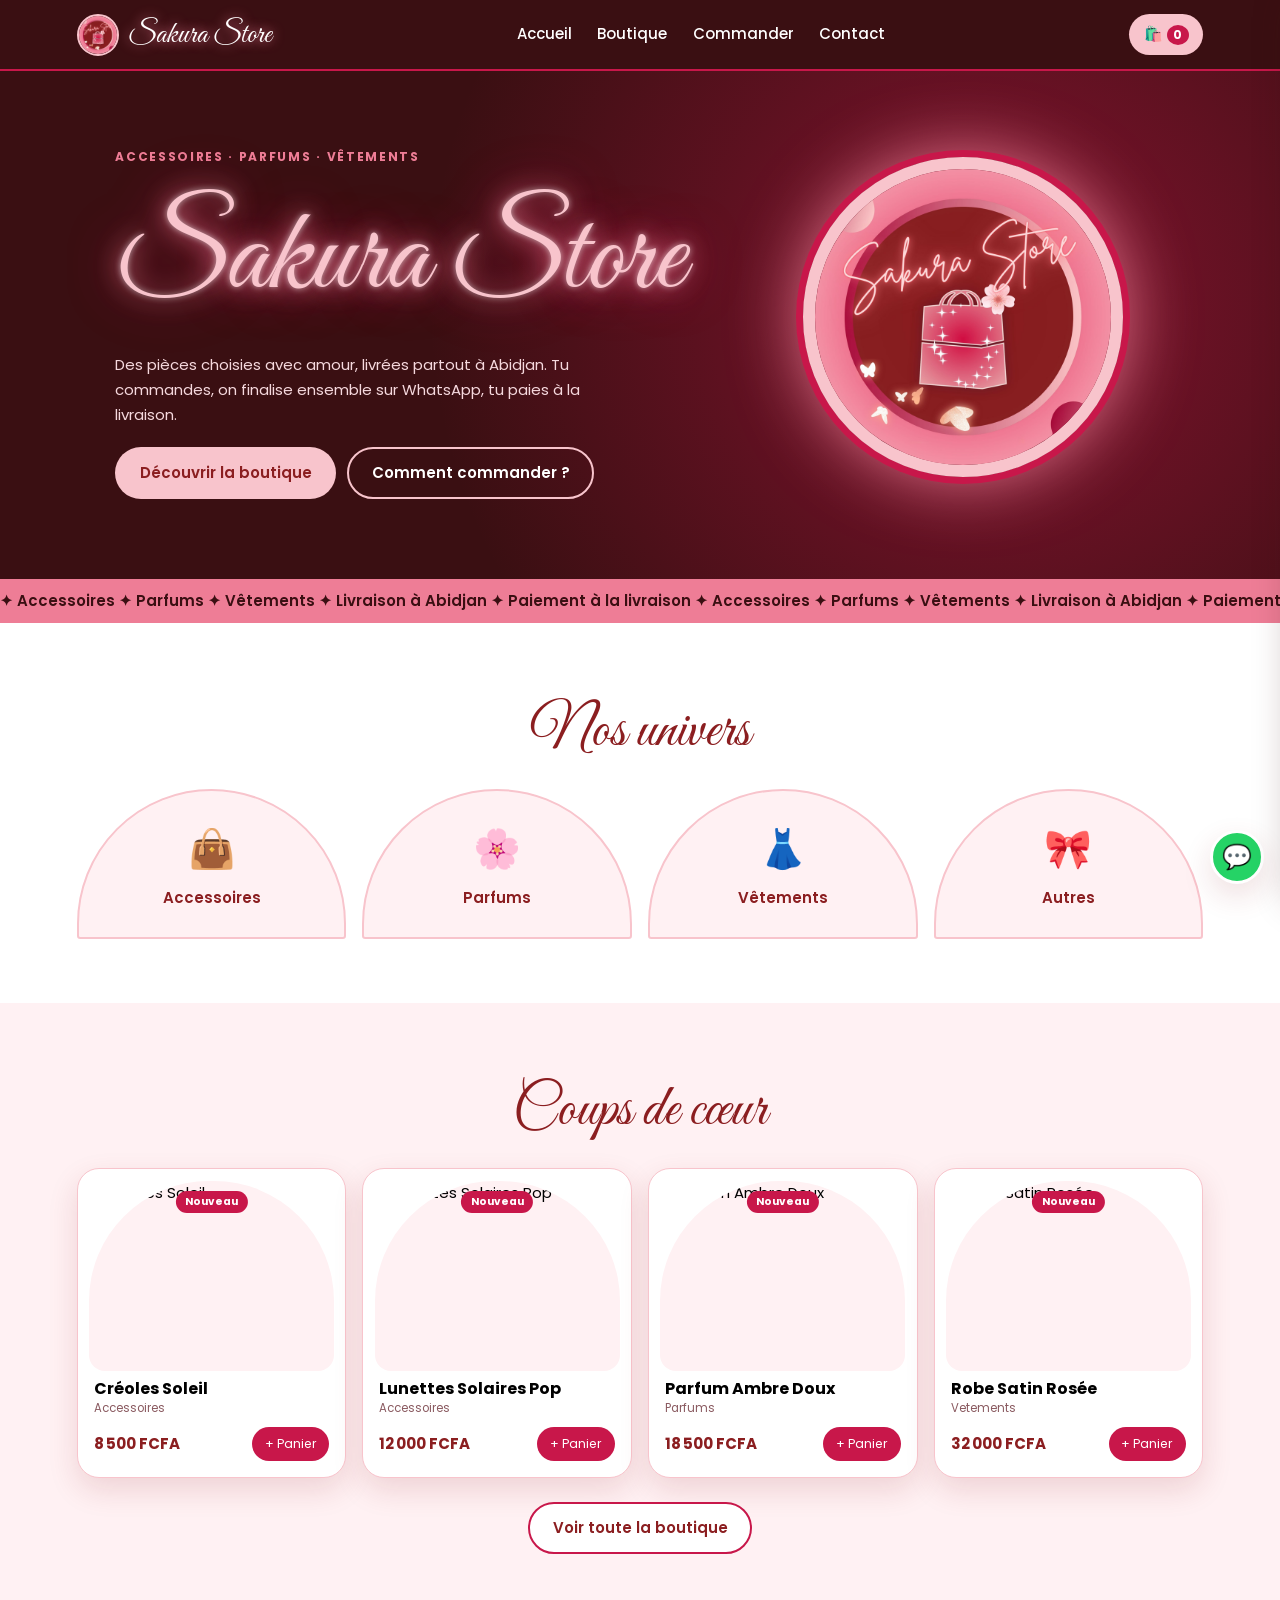
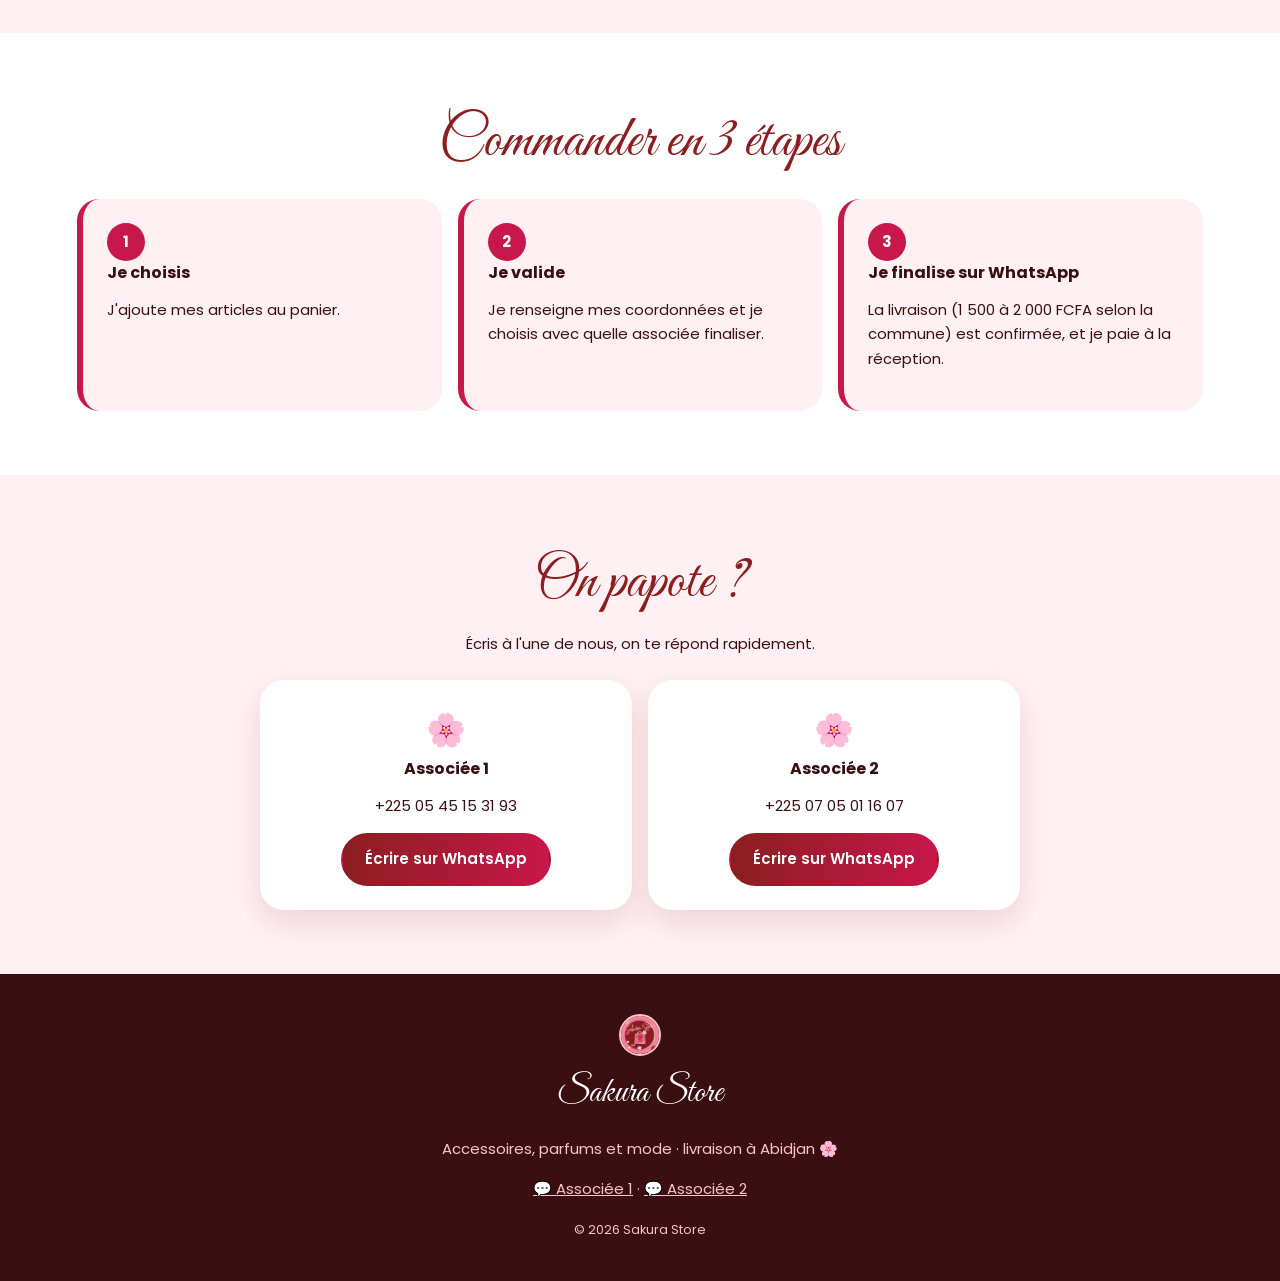
==== index.html @ 9fbbd132 "Initial commit" ====
<!doctype html><html lang="fr"><head><title>Sakura Store | Accessoires, parfums et mode à Abidjan</title>
<meta name="description" content="Sakura Store : accessoires, parfums et vêtements à Abidjan. Commande simple sur WhatsApp, paiement à la livraison.">
<meta charset="utf-8"><meta name="viewport" content="width=device-width, initial-scale=1">
<meta property="og:image" content="images/logo-sakura.png"><link rel="icon" href="images/logo-sakura.png">
<link href="https://fonts.googleapis.com/css2?family=Great+Vibes&family=Poppins:wght@400;500;600;700&display=swap" rel="stylesheet">
<link rel="stylesheet" href="css/style.css"></head><body><main>
<section class="hero" id="accueil">
  <i class="petal" style="--x:8%;--d:9s">🌸</i><i class="petal" style="--x:30%;--d:12s">🌸</i><i class="petal" style="--x:62%;--d:10s">🌸</i><i class="petal" style="--x:90%;--d:13s">🌸</i>
  <div class="hero-copy"><p class="eyebrow">Accessoires · Parfums · Vêtements</p><h1 class="script">Sakura Store</h1>
    <p>Des pièces choisies avec amour, livrées partout à Abidjan. Tu commandes, on finalise ensemble sur WhatsApp, tu paies à la livraison.</p>
    <div class="cta"><a class="button button-light" href="boutique.html">Découvrir la boutique</a><a class="button button-ghost" href="#commander">Comment commander ?</a></div></div>
  <div class="disc"><img src="images/logo-sakura.png" alt="Sakura Store"></div>
</section>
<div class="ribbon"><div>✦ Accessoires ✦ Parfums ✦ Vêtements ✦ Livraison à Abidjan ✦ Paiement à la livraison ✦ Accessoires ✦ Parfums ✦ Vêtements ✦ Livraison à Abidjan ✦ Paiement à la livraison</div></div>

<section class="section"><h2 class="script center">Nos univers</h2>
  <div class="tiles"><a href="boutique.html?cat=accessoires"><span>👜</span>Accessoires</a><a href="boutique.html?cat=parfums"><span>🌸</span>Parfums</a><a href="boutique.html?cat=vetements"><span>👗</span>Vêtements</a><a href="boutique.html?cat=autres"><span>🎀</span>Autres</a></div></section>

<section class="section soft"><h2 class="script center">Coups de cœur</h2><div class="grid" id="featured"></div>
  <p class="center"><a class="button button-outline" href="boutique.html">Voir toute la boutique</a></p></section>

<section class="section" id="commander"><h2 class="script center">Commander en 3 étapes</h2>
  <div class="steps"><article><b>1</b><h3>Je choisis</h3><p>J'ajoute mes articles au panier.</p></article>
  <article><b>2</b><h3>Je valide</h3><p>Je renseigne mes coordonnées et je choisis avec quelle associée finaliser.</p></article>
  <article><b>3</b><h3>Je finalise sur WhatsApp</h3><p>La livraison (1 500 à 2 000 FCFA selon la commune) est confirmée, et je paie à la réception.</p></article></div></section>

<section class="section soft" id="contact"><h2 class="script center">On papote ?</h2><p class="center">Écris à l'une de nous, on te répond rapidement.</p><div class="people" id="people"></div></section>
</main>
<form name="commande" method="POST" data-netlify="true" data-netlify-honeypot="bot-field" hidden><input name="form-name" value="commande"><input name="bot-field"><input name="nom"><input name="telephone"><input name="email"><input name="commune"><input name="adresse"><input name="note"><input name="associee"><input name="numero_commande"><input name="recapitulatif_commande"><input name="total"><input name="mode_paiement"><input name="note_livraison"></form>
<script type="module" src="js/main.js"></script></body></html>
---- css/style.css ----
/* ===== 1. Base & couleurs du logo ===== */
:root{--bordeaux:#8B1E20;--nuit:#3A0F12;--framboise:#C8174A;--rose:#EE7D96;--rose-clair:#F8C4CC;--creme:#FFF1F3;--peche:#E8A98F;--ombre:0 12px 30px rgba(139,30,32,.14)}
*{box-sizing:border-box}html{scroll-behavior:smooth}[hidden]{display:none!important}
body{margin:0;font:15px/1.65 Poppins,Arial,sans-serif;color:var(--nuit);background:#fff}
h1,h2,h3{margin:.2em 0;line-height:1.15}h3{font-size:1rem}
.script{font-family:"Great Vibes","Brush Script MT",cursive;font-weight:400}h2.script{font-size:clamp(2.4rem,6vw,3.6rem);color:var(--bordeaux)}
a{color:inherit;text-decoration:none}img{max-width:100%}button,input,select,textarea{font:inherit}button{cursor:pointer}
.center{text-align:center}.muted{color:#8a5a60}.eyebrow{color:var(--framboise);font-size:.75rem;font-weight:700;letter-spacing:.14em;text-transform:uppercase}
.section{padding:4rem 6%}.soft{background:var(--creme)}.empty{text-align:center;color:#8a5a60;grid-column:1/-1;padding:1.5rem}
.button{display:inline-flex;justify-content:center;border:2px solid transparent;border-radius:999px;padding:.75rem 1.4rem;font-weight:600;transition:transform .2s,box-shadow .2s}.button:hover{transform:translateY(-2px);box-shadow:var(--ombre)}
.button-primary{background:linear-gradient(90deg,var(--bordeaux),var(--framboise));color:#fff}.button-outline{border-color:var(--framboise);color:var(--bordeaux);background:#fff}
.button-light{background:var(--rose-clair);color:var(--bordeaux)}.button-ghost{border-color:var(--rose-clair);color:#fff}.full{width:100%;margin-top:.8rem}.button:disabled{opacity:.6}

/* ===== 2. En-tête & pied de page ===== */
.site-header{position:sticky;top:0;z-index:10;display:flex;align-items:center;justify-content:space-between;gap:1rem;padding:.6rem 6%;background:var(--nuit);color:#fff;border-bottom:2px solid var(--framboise)}
.brand{display:flex;align-items:center;gap:.6rem;font-family:"Great Vibes",cursive;font-size:1.9rem;text-shadow:0 0 12px var(--rose)}.brand img,.site-footer img{width:42px;height:42px;border-radius:50%;border:2px solid var(--rose-clair)}
.site-header nav{display:none;gap:1.6rem;font-weight:500}.site-header nav a:hover{color:var(--rose)}
.cart-button{background:var(--rose-clair);border:0;border-radius:999px;padding:.5rem .9rem;color:var(--bordeaux)}.cart-button b{background:var(--framboise);color:#fff;border-radius:50%;display:inline-block;min-width:22px;text-align:center;font-size:.75rem}
.site-footer{background:var(--nuit);color:var(--rose-clair);text-align:center;padding:2.5rem 6%}.site-footer strong{display:block;font-size:2.2rem;color:#fff}.site-footer a{text-decoration:underline}
.floating-wa{position:fixed;right:16px;bottom:16px;width:54px;height:54px;border-radius:50%;background:#25d366;border:3px solid #fff;display:grid;place-items:center;font-size:1.5rem;box-shadow:var(--ombre);z-index:8}

/* ===== 3. Accueil ===== */
.hero{position:relative;overflow:hidden;display:grid;gap:2.5rem;align-items:center;padding:4rem 6% 5rem;color:#fff;background:radial-gradient(circle at 78% 45%,rgba(200,23,74,.5),transparent 55%),var(--nuit)}
.hero h1{font-size:clamp(4rem,14vw,7.5rem);color:var(--rose-clair);text-shadow:0 0 6px #fff9,0 0 24px var(--rose),0 0 50px var(--framboise)}
.hero .eyebrow{color:var(--rose)}.hero-copy p:not(.eyebrow){max-width:480px;color:#f6d9de}.cta{display:flex;flex-wrap:wrap;gap:.7rem;margin-top:1.2rem}
.disc{width:min(320px,78vw);aspect-ratio:1;margin:auto;border-radius:50%;overflow:hidden;border:12px solid var(--rose-clair);box-shadow:0 0 0 7px var(--framboise),0 0 70px var(--rose)}.disc img{width:100%;height:100%;object-fit:cover}
.petal{position:absolute;top:-8%;left:var(--x);font-style:normal;opacity:.7;animation:fall var(--d) linear infinite}
@keyframes fall{to{transform:translateY(110vh) rotate(360deg)}}
.ribbon{overflow:hidden;background:var(--rose);color:var(--nuit);font-weight:600;white-space:nowrap;padding:.6rem 0}.ribbon div{display:inline-block;animation:slide 30s linear infinite}
@keyframes slide{to{transform:translateX(-50%)}}
.tiles{display:grid;grid-template-columns:repeat(2,1fr);gap:1rem;margin-top:1.5rem}.tiles a{display:grid;justify-items:center;gap:.4rem;padding:1.6rem 1rem;border-radius:999px 999px 24px 24px;background:var(--creme);border:2px solid var(--rose-clair);font-weight:600;color:var(--bordeaux);transition:.2s}.tiles a:hover{background:var(--framboise);color:#fff;transform:translateY(-4px)}.tiles span{font-size:2.4rem}
.steps{display:grid;gap:1rem;margin-top:1.5rem}.steps article{background:var(--creme);border-radius:22px;padding:1.5rem;border-left:6px solid var(--framboise)}.steps b{display:grid;place-items:center;width:38px;height:38px;border-radius:50%;background:var(--framboise);color:#fff}
.people{display:grid;gap:1rem;margin-top:1.5rem;max-width:760px;margin-inline:auto}.person{background:#fff;border-radius:24px;padding:1.5rem;text-align:center;box-shadow:var(--ombre)}.petal-ico{font-size:2rem}

/* ===== 4. Boutique & produits ===== */
.page-head{text-align:center;padding:3rem 6% 2rem;color:#fff;background:linear-gradient(135deg,var(--nuit),var(--bordeaux))}.page-head h1{font-size:clamp(3rem,10vw,5rem);color:var(--rose-clair);text-shadow:0 0 20px var(--rose)}
.toolbar{display:flex;flex-direction:column;gap:.7rem}.toolbar input,.toolbar select{border:2px solid var(--rose-clair);border-radius:999px;padding:.65rem 1rem;background:#fff}
.pills{display:flex;gap:.5rem;overflow:auto;padding:1rem 0}.pills button{border:2px solid var(--rose-clair);background:#fff;border-radius:999px;padding:.45rem 1rem;color:var(--bordeaux);white-space:nowrap}.pills .on{background:var(--framboise);border-color:var(--framboise);color:#fff}
.grid{display:grid;grid-template-columns:repeat(2,1fr);gap:1rem;margin:1.5rem 0}
.card{background:#fff;border-radius:22px;box-shadow:var(--ombre);padding:.7rem .7rem 1rem;border:1px solid var(--rose-clair)}
.card-open{display:block;width:100%;border:0;background:none;padding:0;text-align:left}
.card-img{position:relative;height:190px;border-radius:120px 120px 16px 16px;overflow:hidden;background:var(--creme)}.card-img img{width:100%;height:100%;object-fit:cover}
.card h3{margin:.6rem .3rem 0}.cat{margin:0 .3rem;font-size:.72rem;color:#8a5a60;text-transform:capitalize}
.tag{position:absolute;top:10px;left:50%;transform:translateX(-50%);background:var(--framboise);color:#fff;font-size:.65rem;font-weight:700;border-radius:999px;padding:.15rem .6rem}.tag.sold{background:var(--nuit)}
.card-foot{display:flex;justify-content:space-between;align-items:center;gap:.4rem;margin:.6rem .3rem 0}.card-foot strong{color:var(--bordeaux)}
.btn-add{border:0;background:var(--framboise);color:#fff;border-radius:999px;padding:.4rem .8rem;font-size:.78rem}.btn-add:disabled{background:#ccc}

/* ===== 5. Panier, fenêtres, commande ===== */
.drawer{position:fixed;top:0;right:0;z-index:20;width:min(420px,100%);height:100%;background:#fff;box-shadow:-10px 0 35px rgba(58,15,18,.3);transform:translateX(105%);transition:.3s;display:flex;flex-direction:column}.drawer.open{transform:none}
.drawer-head{display:flex;justify-content:space-between;align-items:center;padding:1rem 1.4rem;background:var(--nuit);color:#fff}.drawer-head h2{font-family:"Great Vibes",cursive;font-weight:400;font-size:2.2rem;color:var(--rose-clair)}
#cart-items{flex:1;overflow:auto;padding:1rem 1.4rem}.cart-line{display:flex;justify-content:space-between;align-items:center;gap:1rem;padding:.8rem 0;border-bottom:1px solid var(--rose-clair)}.cart-line small{display:block;color:#8a5a60}
.qty{display:flex;align-items:center;gap:.4rem}.qty button{width:28px;height:28px;border:0;border-radius:50%;background:var(--rose-clair);color:var(--bordeaux)}
.drawer-foot{padding:1.2rem 1.4rem;border-top:2px solid var(--rose-clair)}.line{display:flex;justify-content:space-between;margin:0}.line strong{color:var(--bordeaux);font-size:1.15rem}.hint{font-size:.78rem;color:#8a5a60}
.close{position:absolute;right:1rem;top:.6rem;border:0;background:none;font-size:2rem;line-height:1;color:var(--bordeaux)}.drawer-head .close{position:static;color:#fff}
.overlay{position:fixed;inset:0;z-index:30;display:flex;align-items:center;justify-content:center;padding:1rem;background:rgba(58,15,18,.65)}
.modal{position:relative;width:100%;max-width:720px;max-height:92vh;overflow:auto;background:#fff;border-radius:26px;padding:1.6rem}
.detail{display:grid;gap:1.2rem;padding-top:1rem}.detail>img{width:100%;height:260px;object-fit:cover;border-radius:120px 120px 18px 18px}.price{color:var(--framboise);font-size:1.3rem}
label{display:flex;flex-direction:column;gap:.3rem;font-weight:600;font-size:.85rem;margin-top:.9rem}
input,select,textarea{border:2px solid var(--rose-clair);border-radius:12px;padding:.65rem;background:#fff;width:100%}input:focus,select:focus,textarea:focus{outline:0;border-color:var(--framboise)}
.recap{background:var(--creme);border-radius:16px;padding:1rem;margin:1rem 0}.recap pre{margin:0 0 .6rem;white-space:pre-wrap;font:inherit;font-size:.85rem}
fieldset{border:2px solid var(--rose-clair);border-radius:14px;margin:1.2rem 0 0;padding:.8rem}legend{font-weight:600;font-size:.85rem;padding:0 .4rem}
.choices{display:grid;grid-template-columns:1fr 1fr;gap:.6rem}.choice{flex-direction:row;align-items:center;gap:.5rem;margin:0;border:2px solid var(--rose-clair);border-radius:12px;padding:.6rem}.choice input{width:auto;accent-color:var(--framboise)}
.success{text-align:center;padding:1rem 0}.ok{display:grid;place-items:center;width:64px;height:64px;margin:0 auto 1rem;border-radius:50%;background:var(--framboise);color:#fff;font-size:2rem}

/* ===== 6. Écrans larges ===== */
@media(min-width:700px){.site-header nav{display:flex}.hero{grid-template-columns:1.2fr .8fr;padding-inline:9%}.tiles{grid-template-columns:repeat(4,1fr)}.grid{grid-template-columns:repeat(3,1fr)}.steps{grid-template-columns:repeat(3,1fr)}.people{grid-template-columns:1fr 1fr}.toolbar{flex-direction:row}.toolbar input{flex:1}.toolbar select{width:220px}.detail{grid-template-columns:1fr 1fr}.detail>img{height:100%}}
@media(min-width:1000px){.grid{grid-template-columns:repeat(4,1fr)}}
@media(prefers-reduced-motion:reduce){*{animation:none!important;transition:none!important}}
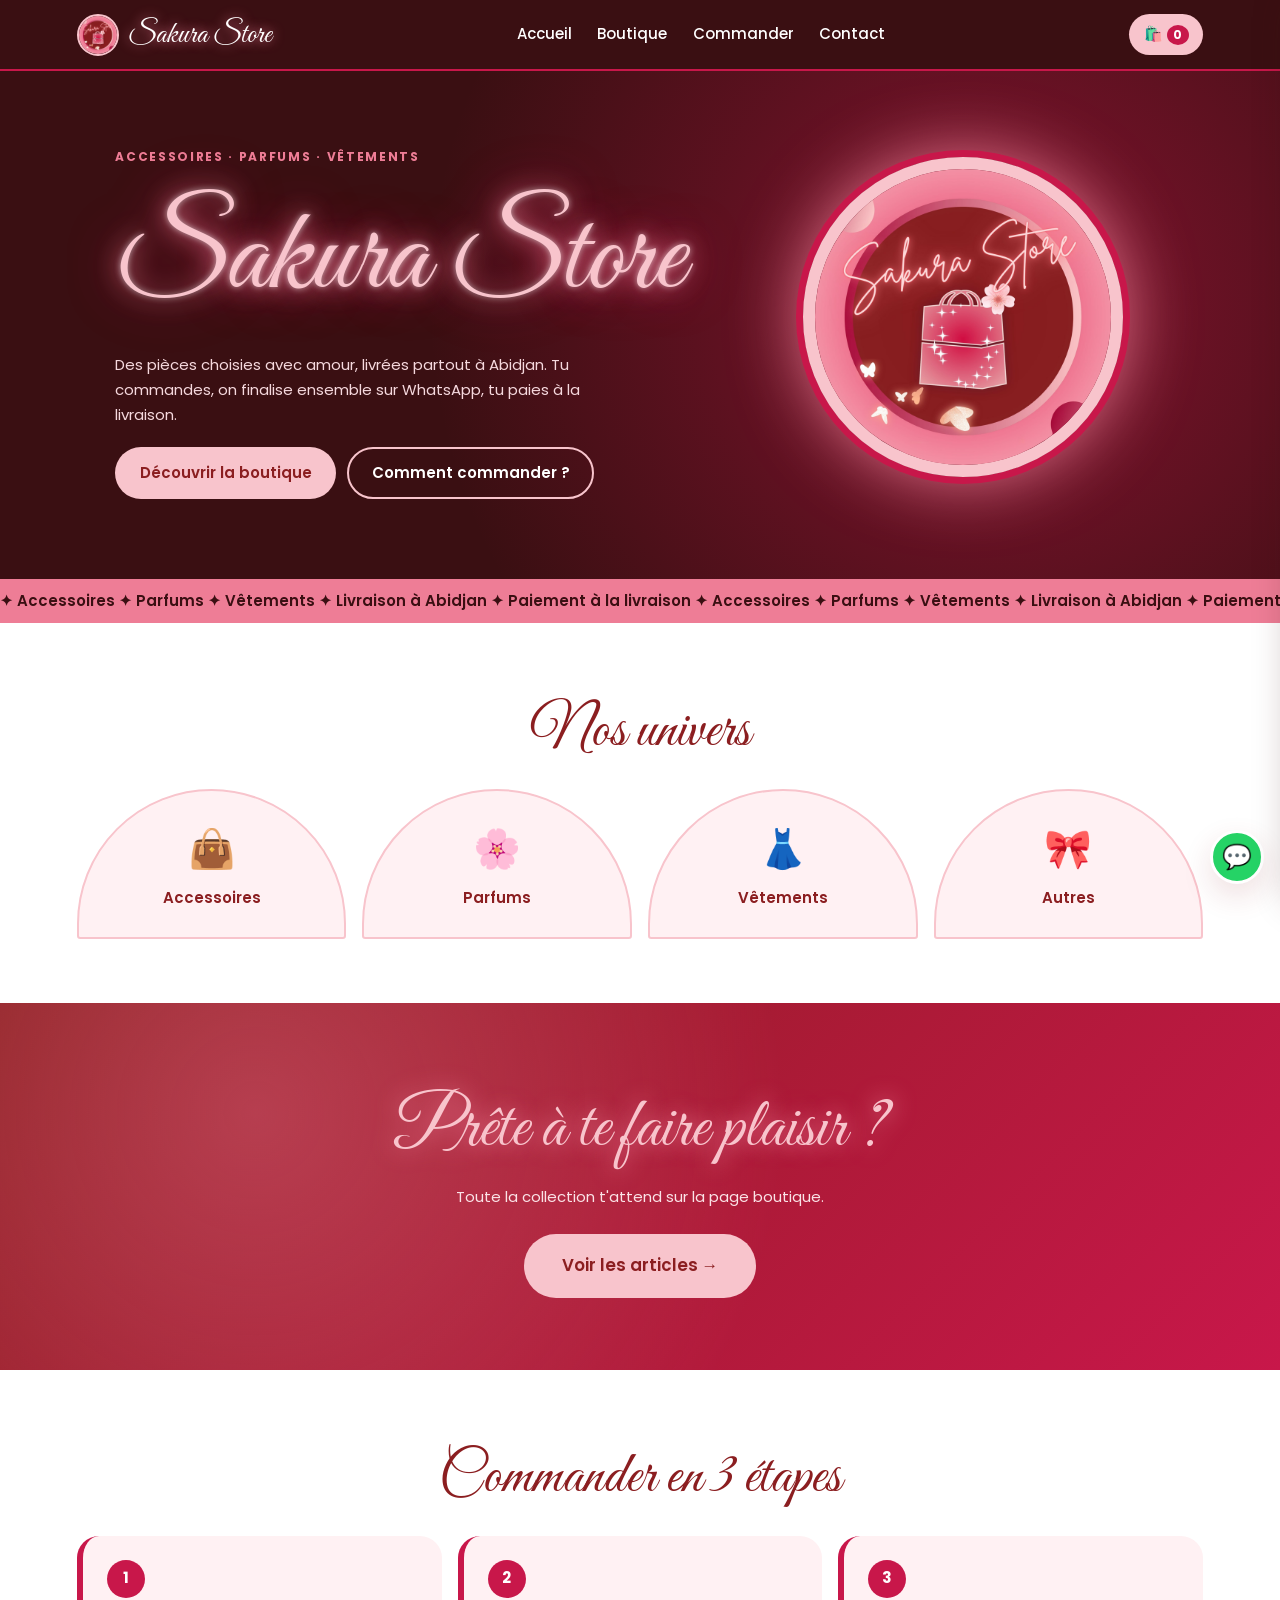
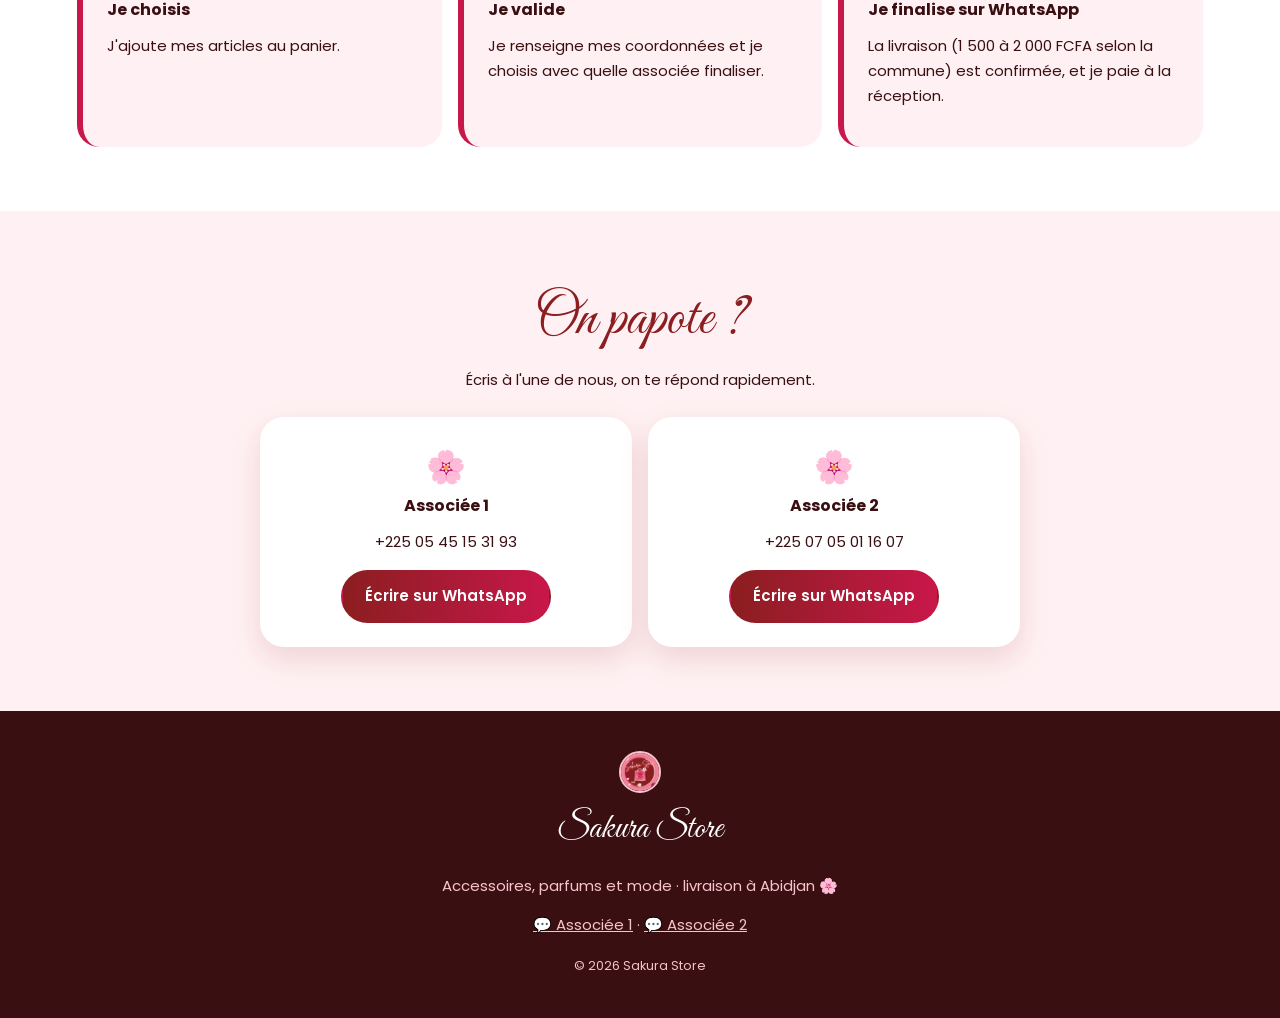
==== commit 104499a0: "Correction couleur des noms d'articles" ====
--- a/index.html
+++ b/index.html
@@ -16,8 +16,7 @@
 <section class="section"><h2 class="script center">Nos univers</h2>
   <div class="tiles"><a href="boutique.html?cat=accessoires"><span>👜</span>Accessoires</a><a href="boutique.html?cat=parfums"><span>🌸</span>Parfums</a><a href="boutique.html?cat=vetements"><span>👗</span>Vêtements</a><a href="boutique.html?cat=autres"><span>🎀</span>Autres</a></div></section>
 
-<section class="section soft"><h2 class="script center">Coups de cœur</h2><div class="grid" id="featured"></div>
-  <p class="center"><a class="button button-outline" href="boutique.html">Voir toute la boutique</a></p></section>
+<section class="cta-band"><h2 class="script">Prête à te faire plaisir ?</h2><p>Toute la collection t'attend sur la page boutique.</p><a class="button button-light big" href="boutique.html">Voir les articles →</a></section>
 
 <section class="section" id="commander"><h2 class="script center">Commander en 3 étapes</h2>
   <div class="steps"><article><b>1</b><h3>Je choisis</h3><p>J'ajoute mes articles au panier.</p></article>
--- a/css/style.css
+++ b/css/style.css
@@ -33,7 +33,7 @@
 .people{display:grid;gap:1rem;margin-top:1.5rem;max-width:760px;margin-inline:auto}.person{background:#fff;border-radius:24px;padding:1.5rem;text-align:center;box-shadow:var(--ombre)}.petal-ico{font-size:2rem}
 
 /* ===== 4. Boutique & produits ===== */
-.page-head{text-align:center;padding:3rem 6% 2rem;color:#fff;background:linear-gradient(135deg,var(--nuit),var(--bordeaux))}.page-head h1{font-size:clamp(3rem,10vw,5rem);color:var(--rose-clair);text-shadow:0 0 20px var(--rose)}
+.page-head{padding:3rem 6% 2rem;color:#fff;background:linear-gradient(135deg,var(--nuit),var(--bordeaux))}.page-head h1{font-size:clamp(3rem,10vw,5rem);color:var(--rose-clair);text-shadow:0 0 20px var(--rose)}
 .toolbar{display:flex;flex-direction:column;gap:.7rem}.toolbar input,.toolbar select{border:2px solid var(--rose-clair);border-radius:999px;padding:.65rem 1rem;background:#fff}
 .pills{display:flex;gap:.5rem;overflow:auto;padding:1rem 0}.pills button{border:2px solid var(--rose-clair);background:#fff;border-radius:999px;padding:.45rem 1rem;color:var(--bordeaux);white-space:nowrap}.pills .on{background:var(--framboise);border-color:var(--framboise);color:#fff}
 .grid{display:grid;grid-template-columns:repeat(2,1fr);gap:1rem;margin:1.5rem 0}
@@ -66,3 +66,18 @@
 @media(min-width:700px){.site-header nav{display:flex}.hero{grid-template-columns:1.2fr .8fr;padding-inline:9%}.tiles{grid-template-columns:repeat(4,1fr)}.grid{grid-template-columns:repeat(3,1fr)}.steps{grid-template-columns:repeat(3,1fr)}.people{grid-template-columns:1fr 1fr}.toolbar{flex-direction:row}.toolbar input{flex:1}.toolbar select{width:220px}.detail{grid-template-columns:1fr 1fr}.detail>img{height:100%}}
 @media(min-width:1000px){.grid{grid-template-columns:repeat(4,1fr)}}
 @media(prefers-reduced-motion:reduce){*{animation:none!important;transition:none!important}}
+/* Visuel neutre quand un produit n'a pas de photo */
+.ph{display:grid;place-items:center;width:100%;height:100%;min-height:190px;font-size:3rem;background:linear-gradient(135deg,var(--rose-clair),var(--creme))}
+.detail>.ph{height:260px;border-radius:120px 120px 18px 18px}@media(min-width:700px){.detail>.ph{height:100%;min-height:260px}}
+/* ===== 7. Accueil épuré + page boutique ===== */
+:focus-visible{outline:3px solid var(--rose);outline-offset:2px}a,button{-webkit-tap-highlight-color:rgba(238,125,150,.3)}::selection{background:var(--rose-clair);color:var(--nuit)}
+.cta-band{position:relative;text-align:center;color:#fff;padding:4.5rem 6%;background:radial-gradient(circle at 20% 30%,rgba(238,125,150,.35),transparent 50%),linear-gradient(135deg,var(--bordeaux),var(--framboise))}
+.cta-band h2{font-size:clamp(2.6rem,8vw,4.4rem);color:var(--rose-clair);text-shadow:0 0 22px var(--rose)}.cta-band p{color:#fbe3e7}.button.big{padding:1rem 2.2rem;font-size:1.05rem;margin-top:.6rem}
+.page-head{position:relative;overflow:hidden;padding:2.5rem 6% 2.8rem;background:radial-gradient(circle at 80% 20%,rgba(200,23,74,.5),transparent 55%),var(--nuit)}
+.page-head p:not(.eyebrow){color:#f6d9de;margin:.2rem 0 0}
+.back{display:inline-block;margin-bottom:1rem;padding:.45rem 1.1rem;border:2px solid var(--rose-clair);border-radius:999px;color:var(--rose-clair);font-weight:600;font-size:.85rem;transition:.2s}.back:hover{background:var(--rose-clair);color:var(--bordeaux)}
+.shop-bar{position:sticky;top:58px;z-index:5;background:rgba(255,255,255,.96);backdrop-filter:blur(6px);padding:.8rem 0 .2rem;border-bottom:1px solid var(--rose-clair)}
+.shop .grid{margin-top:1rem}.card{transition:transform .2s,box-shadow .2s}.card:hover{transform:translateY(-5px);box-shadow:0 18px 38px rgba(139,30,32,.22)}
+/* ===== 8. Correctif : plus de texte bleu (boutons natifs) ===== */
+button{color:inherit}
+.card-open{color:var(--nuit)}.card h3{color:var(--bordeaux);font-weight:600}.card-open:hover h3{color:var(--framboise)}
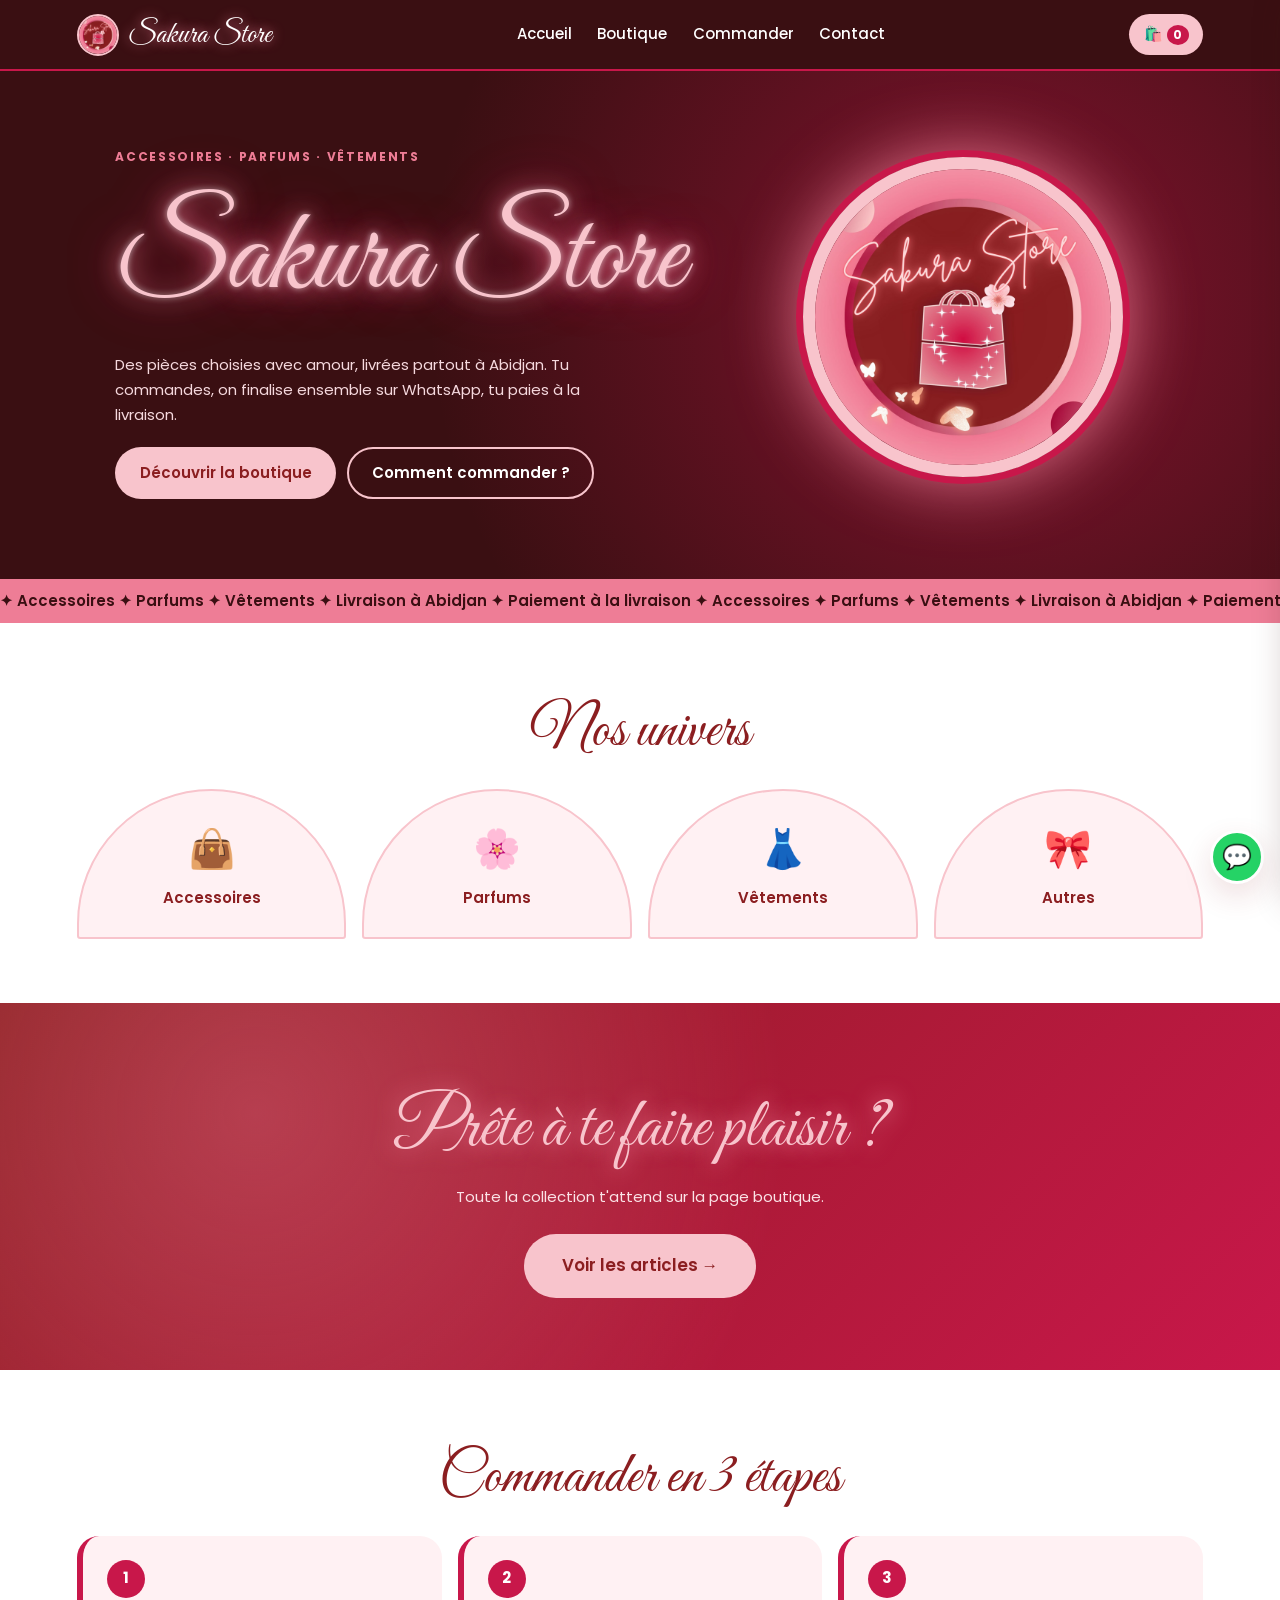
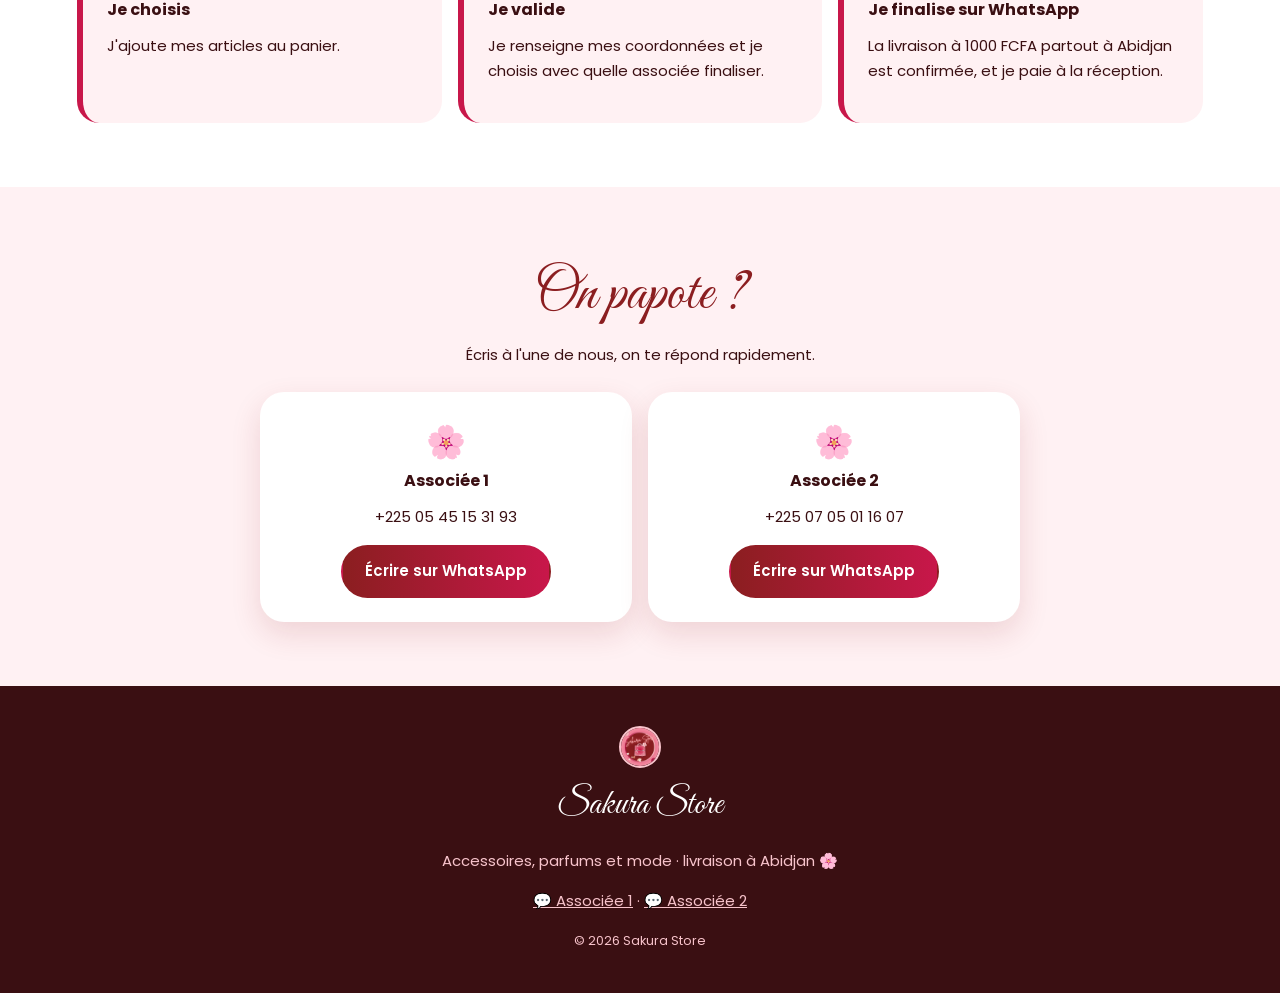
==== commit e0ed0c9d: "Correction couleur des noms d'articles" ====
--- a/index.html
+++ b/index.html
@@ -21,7 +21,7 @@
 <section class="section" id="commander"><h2 class="script center">Commander en 3 étapes</h2>
   <div class="steps"><article><b>1</b><h3>Je choisis</h3><p>J'ajoute mes articles au panier.</p></article>
   <article><b>2</b><h3>Je valide</h3><p>Je renseigne mes coordonnées et je choisis avec quelle associée finaliser.</p></article>
-  <article><b>3</b><h3>Je finalise sur WhatsApp</h3><p>La livraison (1 500 à 2 000 FCFA selon la commune) est confirmée, et je paie à la réception.</p></article></div></section>
+  <article><b>3</b><h3>Je finalise sur WhatsApp</h3><p>La livraison à 1000 FCFA partout à Abidjan est confirmée, et je paie à la réception.</p></article></div></section>
 
 <section class="section soft" id="contact"><h2 class="script center">On papote ?</h2><p class="center">Écris à l'une de nous, on te répond rapidement.</p><div class="people" id="people"></div></section>
 </main>
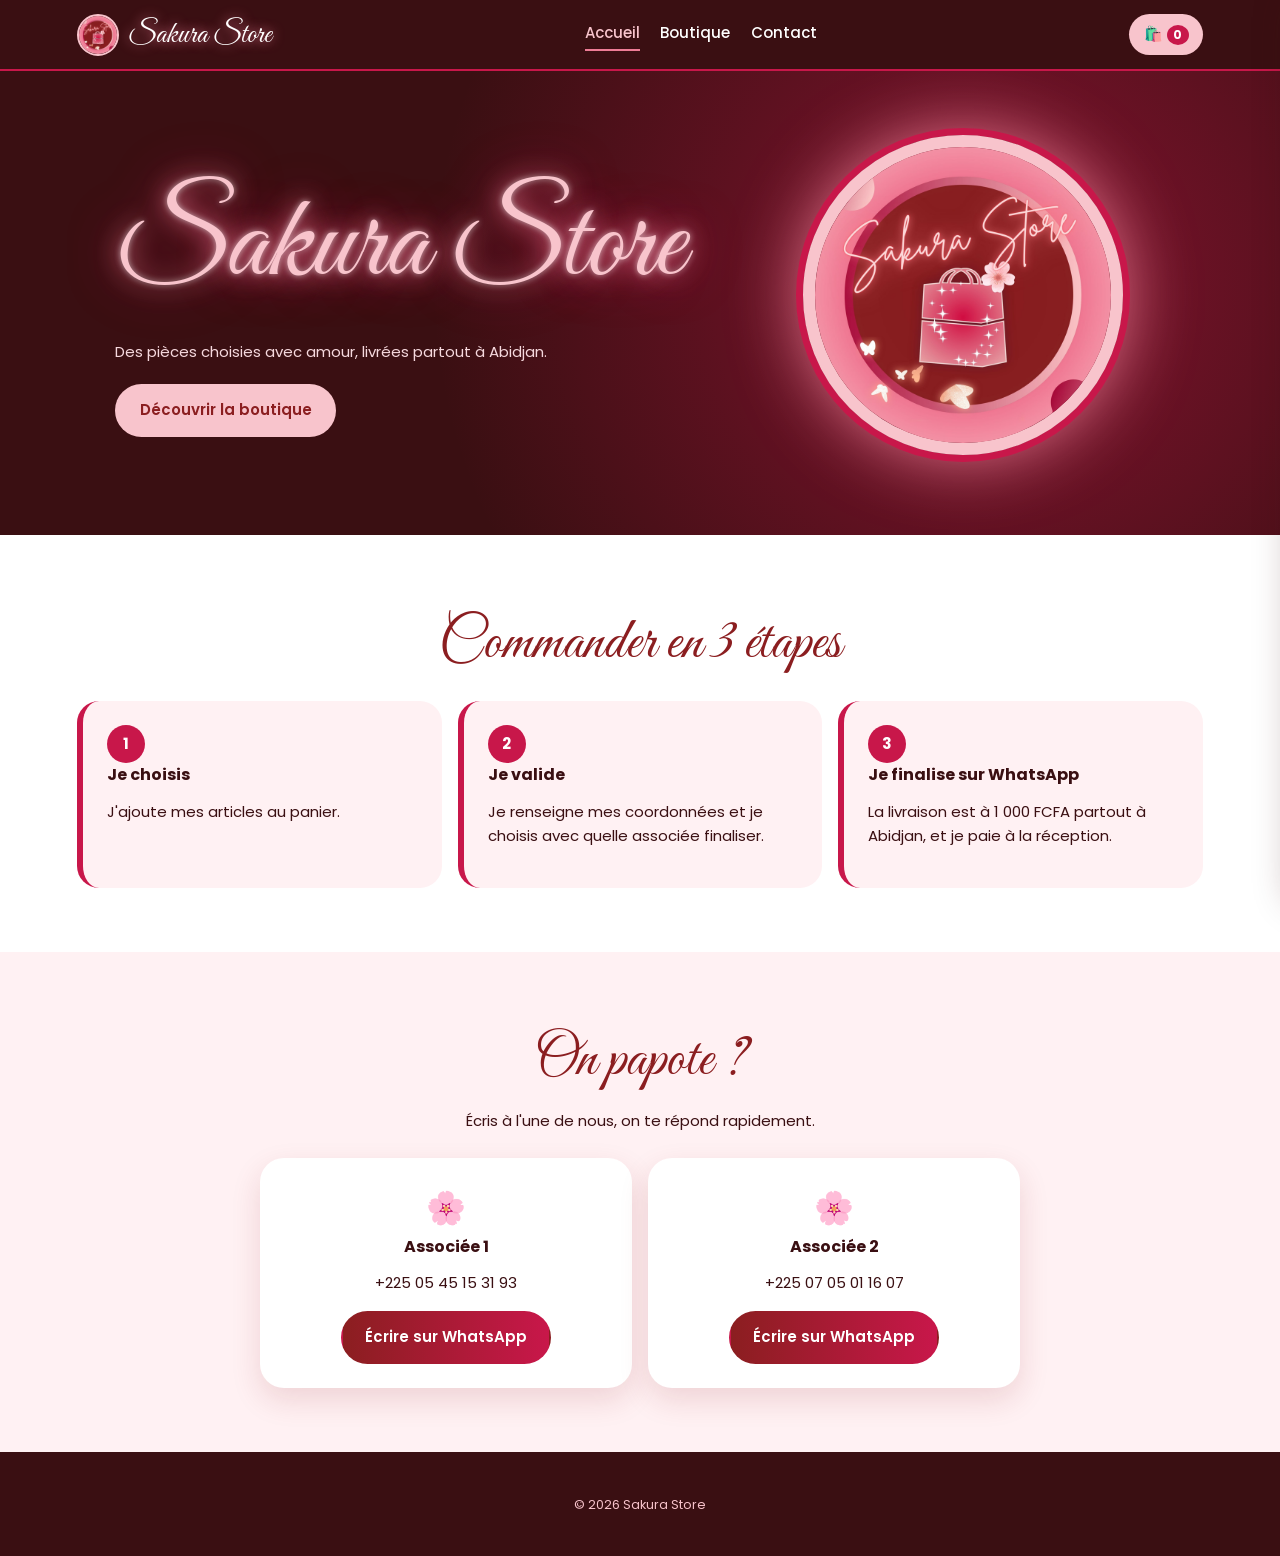
==== commit 6da4767b: "Menu : onglets essentiels" ====
--- a/index.html
+++ b/index.html
@@ -6,22 +6,18 @@
 <link rel="stylesheet" href="css/style.css"></head><body><main>
 <section class="hero" id="accueil">
   <i class="petal" style="--x:8%;--d:9s">🌸</i><i class="petal" style="--x:30%;--d:12s">🌸</i><i class="petal" style="--x:62%;--d:10s">🌸</i><i class="petal" style="--x:90%;--d:13s">🌸</i>
-  <div class="hero-copy"><p class="eyebrow">Accessoires · Parfums · Vêtements</p><h1 class="script">Sakura Store</h1>
-    <p>Des pièces choisies avec amour, livrées partout à Abidjan. Tu commandes, on finalise ensemble sur WhatsApp, tu paies à la livraison.</p>
-    <div class="cta"><a class="button button-light" href="boutique.html">Découvrir la boutique</a><a class="button button-ghost" href="#commander">Comment commander ?</a></div></div>
+  <div class="hero-copy"><h1 class="script">Sakura Store</h1>
+    <p>Des pièces choisies avec amour, livrées partout à Abidjan.</p>
+    <div class="cta"><a class="button button-light" href="boutique.html">Découvrir la boutique</a></div></div>
   <div class="disc"><img src="images/logo-sakura.png" alt="Sakura Store"></div>
 </section>
-<div class="ribbon"><div>✦ Accessoires ✦ Parfums ✦ Vêtements ✦ Livraison à Abidjan ✦ Paiement à la livraison ✦ Accessoires ✦ Parfums ✦ Vêtements ✦ Livraison à Abidjan ✦ Paiement à la livraison</div></div>
 
-<section class="section"><h2 class="script center">Nos univers</h2>
-  <div class="tiles"><a href="boutique.html?cat=accessoires"><span>👜</span>Accessoires</a><a href="boutique.html?cat=parfums"><span>🌸</span>Parfums</a><a href="boutique.html?cat=vetements"><span>👗</span>Vêtements</a><a href="boutique.html?cat=autres"><span>🎀</span>Autres</a></div></section>
 
-<section class="cta-band"><h2 class="script">Prête à te faire plaisir ?</h2><p>Toute la collection t'attend sur la page boutique.</p><a class="button button-light big" href="boutique.html">Voir les articles →</a></section>
 
 <section class="section" id="commander"><h2 class="script center">Commander en 3 étapes</h2>
   <div class="steps"><article><b>1</b><h3>Je choisis</h3><p>J'ajoute mes articles au panier.</p></article>
   <article><b>2</b><h3>Je valide</h3><p>Je renseigne mes coordonnées et je choisis avec quelle associée finaliser.</p></article>
-  <article><b>3</b><h3>Je finalise sur WhatsApp</h3><p>La livraison à 1000 FCFA partout à Abidjan est confirmée, et je paie à la réception.</p></article></div></section>
+  <article><b>3</b><h3>Je finalise sur WhatsApp</h3><p>La livraison est à 1 000 FCFA partout à Abidjan, et je paie à la réception.</p></article></div></section>
 
 <section class="section soft" id="contact"><h2 class="script center">On papote ?</h2><p class="center">Écris à l'une de nous, on te répond rapidement.</p><div class="people" id="people"></div></section>
 </main>
--- a/css/style.css
+++ b/css/style.css
@@ -14,7 +14,7 @@
 /* ===== 2. En-tête & pied de page ===== */
 .site-header{position:sticky;top:0;z-index:10;display:flex;align-items:center;justify-content:space-between;gap:1rem;padding:.6rem 6%;background:var(--nuit);color:#fff;border-bottom:2px solid var(--framboise)}
 .brand{display:flex;align-items:center;gap:.6rem;font-family:"Great Vibes",cursive;font-size:1.9rem;text-shadow:0 0 12px var(--rose)}.brand img,.site-footer img{width:42px;height:42px;border-radius:50%;border:2px solid var(--rose-clair)}
-.site-header nav{display:none;gap:1.6rem;font-weight:500}.site-header nav a:hover{color:var(--rose)}
+.site-header nav{display:flex;gap:1.3rem;font-weight:500}.site-header nav a:hover{color:var(--rose)}
 .cart-button{background:var(--rose-clair);border:0;border-radius:999px;padding:.5rem .9rem;color:var(--bordeaux)}.cart-button b{background:var(--framboise);color:#fff;border-radius:50%;display:inline-block;min-width:22px;text-align:center;font-size:.75rem}
 .site-footer{background:var(--nuit);color:var(--rose-clair);text-align:center;padding:2.5rem 6%}.site-footer strong{display:block;font-size:2.2rem;color:#fff}.site-footer a{text-decoration:underline}
 .floating-wa{position:fixed;right:16px;bottom:16px;width:54px;height:54px;border-radius:50%;background:#25d366;border:3px solid #fff;display:grid;place-items:center;font-size:1.5rem;box-shadow:var(--ombre);z-index:8}
@@ -81,3 +81,8 @@
 /* ===== 8. Correctif : plus de texte bleu (boutons natifs) ===== */
 button{color:inherit}
 .card-open{color:var(--nuit)}.card h3{color:var(--bordeaux);font-weight:600}.card-open:hover h3{color:var(--framboise)}
+.recap .grand{margin-top:.3rem;padding-top:.5rem;border-top:1px dashed var(--rose)}.recap .grand strong{font-size:1.25rem;color:var(--framboise)}
+
+/* Onglets : page active + affichage sur téléphone */
+.site-header nav a{padding:.2rem 0;border-bottom:2px solid transparent}.site-header nav a.on{color:var(--rose-clair);border-bottom-color:var(--rose)}
+@media(max-width:520px){.brand img{display:none}.brand{font-size:1.55rem}.site-header{padding:.6rem 4%;gap:.5rem}.site-header nav{gap:.8rem;font-size:.8rem}}
